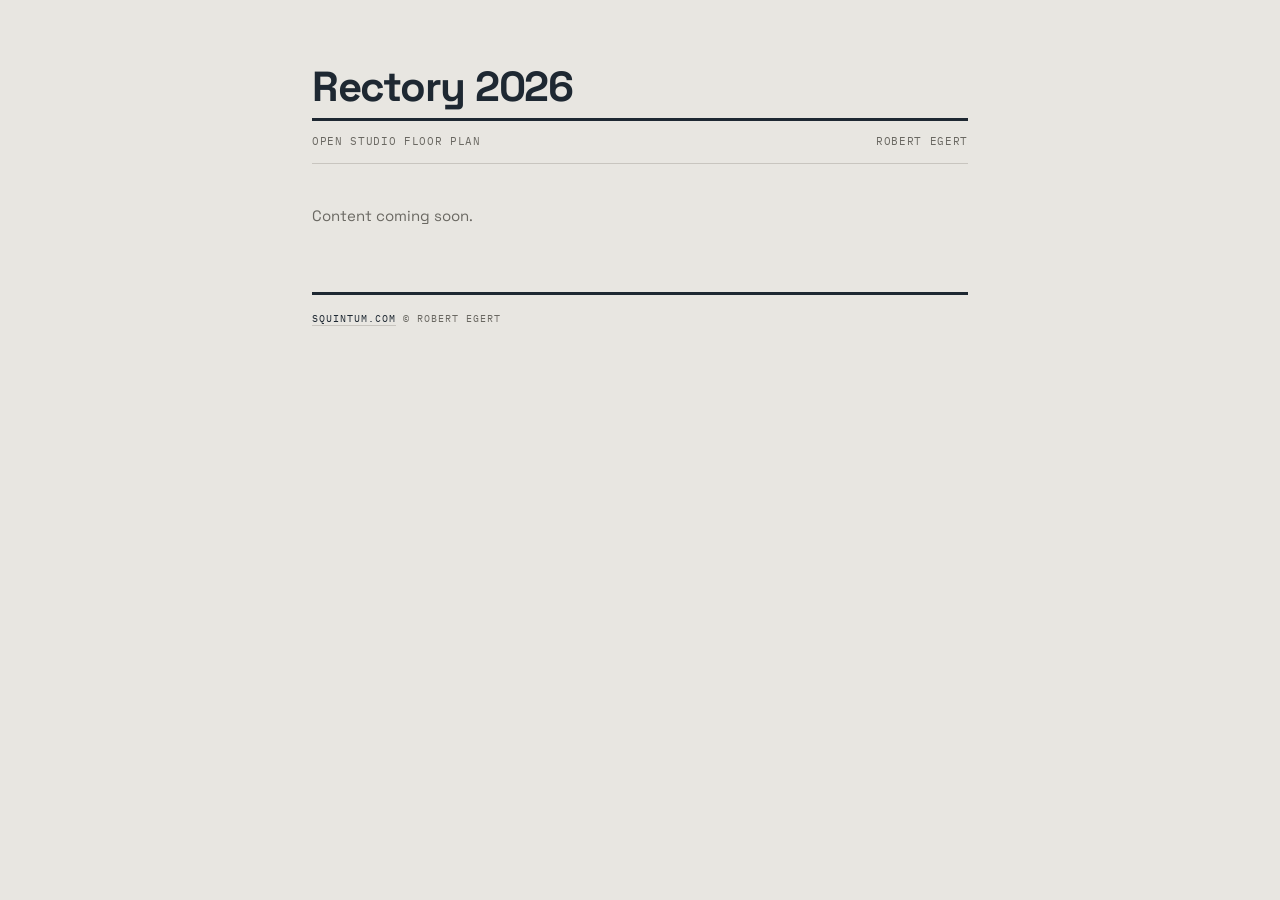
==== rectory-2026/index.html @ bef97733 "Add rectory-2026 orphan page for open studio floor plan Co-Authored-By: Claude Opus 4.6 <noreply@ant" ====
<!DOCTYPE html>
<html lang="en">
<head>
<meta charset="UTF-8">
<meta name="viewport" content="width=device-width, initial-scale=1.0">
<title>Rectory 2026 — Open Studio Floor Plan</title>
<meta name="robots" content="noindex, nofollow">

<link rel="preconnect" href="https://fonts.googleapis.com">
<link rel="preconnect" href="https://fonts.gstatic.com" crossorigin>
<link href="https://fonts.googleapis.com/css2?family=Space+Grotesk:wght@300;400;500;600;700&family=IBM+Plex+Mono:wght@300;400;500&display=swap" rel="stylesheet">
<style>
*, *::before, *::after { margin: 0; padding: 0; box-sizing: border-box; }

:root {
  --warm: #E8A832;
  --cool: #6B8FA3;
  --vibrant: #E85D30;
  --dark: #1E2832;
  --bg: #E8E6E1;
  --rule: #C8C5BF;
  --muted: #6A6862;
}

body {
  font-family: 'Space Grotesk', sans-serif;
  background: var(--bg);
  color: var(--dark);
  font-size: 16px;
  line-height: 1.6;
}

.page {
  max-width: 720px;
  margin: 0 auto;
  padding: 64px 32px 80px;
}

.masthead {
  margin-bottom: 8px;
}

.masthead h1 {
  font-family: 'Space Grotesk', sans-serif;
  font-size: 42px;
  font-weight: 700;
  line-height: 1.1;
  letter-spacing: -0.03em;
}

.masthead-meta {
  display: flex;
  justify-content: space-between;
  align-items: baseline;
  font-family: 'IBM Plex Mono', monospace;
  font-size: 11px;
  letter-spacing: 0.06em;
  text-transform: uppercase;
  color: var(--muted);
  padding: 12px 0;
  border-top: 3px solid var(--dark);
  border-bottom: 1px solid var(--rule);
}

.content {
  margin-top: 40px;
}

.content p {
  font-size: 15px;
  color: var(--muted);
  max-width: 560px;
}

footer {
  margin-top: 64px;
  padding-top: 16px;
  border-top: 3px solid var(--dark);
}

footer a {
  color: var(--dark);
  text-decoration: none;
  border-bottom: 1px solid var(--rule);
}

footer a:hover {
  border-color: var(--vibrant);
}

.copyright {
  font-family: 'IBM Plex Mono', monospace;
  font-size: 10px;
  text-transform: uppercase;
  letter-spacing: 0.1em;
  color: var(--muted);
}

@media (max-width: 560px) {
  .page { padding: 40px 20px 60px; }
  .masthead h1 { font-size: 32px; }
}
</style>
</head>
<body>
<div class="page">

  <header class="masthead">
    <h1>Rectory 2026</h1>
  </header>
  <div class="masthead-meta">
    <span>Open Studio Floor Plan</span>
    <span>Robert Egert</span>
  </div>

  <div class="content">
    <p>Content coming soon.</p>
  </div>

  <footer>
    <p class="copyright"><a href="https://squintum.com">squintum.com</a> &copy; Robert Egert</p>
  </footer>

</div>
</body>
</html>
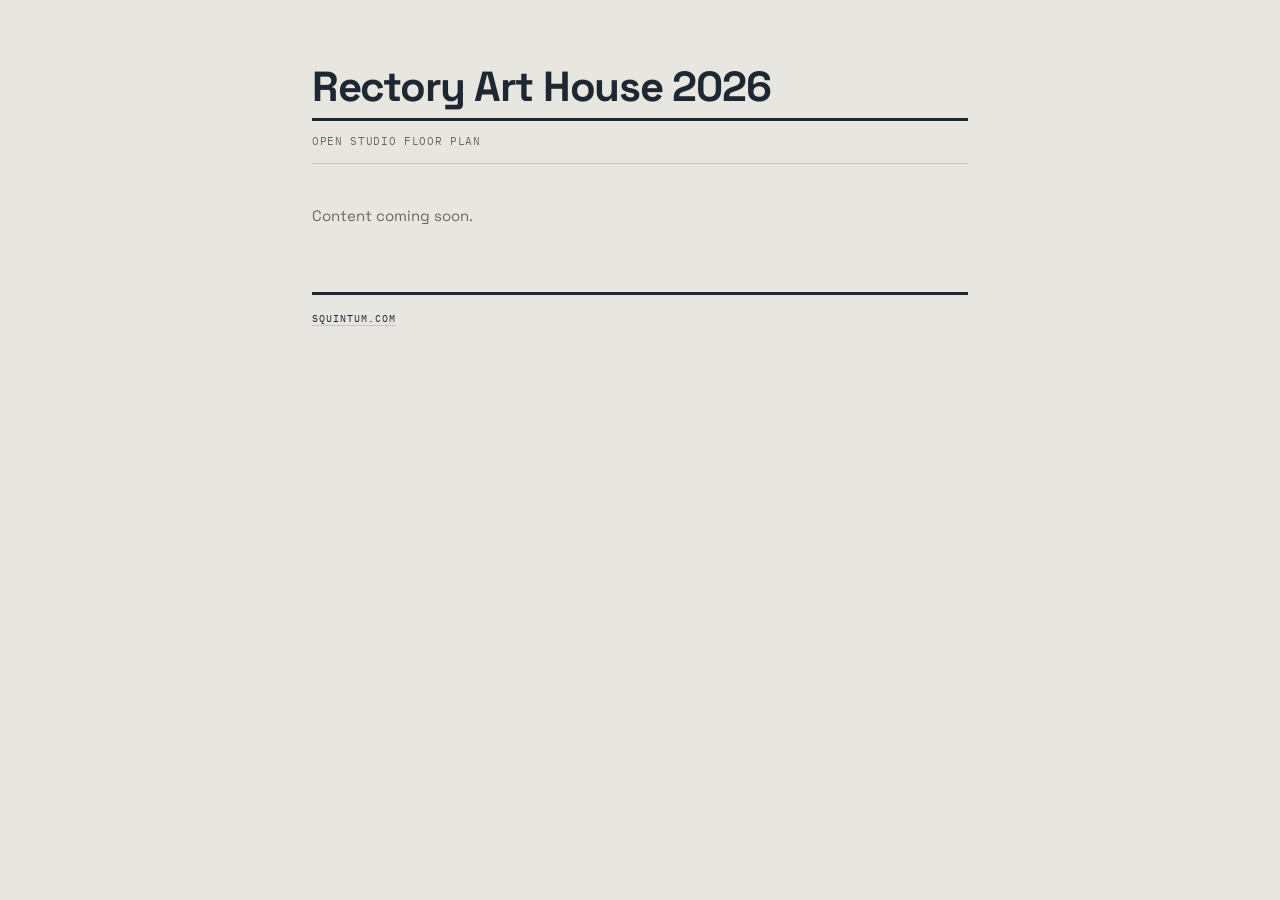
==== commit 5861f5e0: "Update rectory page: rename to Rectory Art House 2026, remove author name Co-Authored-By: Claude Opu" ====
--- a/rectory-2026/index.html
+++ b/rectory-2026/index.html
@@ -3,7 +3,7 @@
 <head>
 <meta charset="UTF-8">
 <meta name="viewport" content="width=device-width, initial-scale=1.0">
-<title>Rectory 2026 — Open Studio Floor Plan</title>
+<title>Rectory Art House 2026</title>
 <meta name="robots" content="noindex, nofollow">
 
 <link rel="preconnect" href="https://fonts.googleapis.com">
@@ -106,11 +106,11 @@
 <div class="page">
 
   <header class="masthead">
-    <h1>Rectory 2026</h1>
+    <h1>Rectory Art House 2026</h1>
   </header>
   <div class="masthead-meta">
     <span>Open Studio Floor Plan</span>
-    <span>Robert Egert</span>
+    <span></span>
   </div>
 
   <div class="content">
@@ -118,7 +118,7 @@
   </div>
 
   <footer>
-    <p class="copyright"><a href="https://squintum.com">squintum.com</a> &copy; Robert Egert</p>
+    <p class="copyright"><a href="https://squintum.com">squintum.com</a></p>
   </footer>
 
 </div>
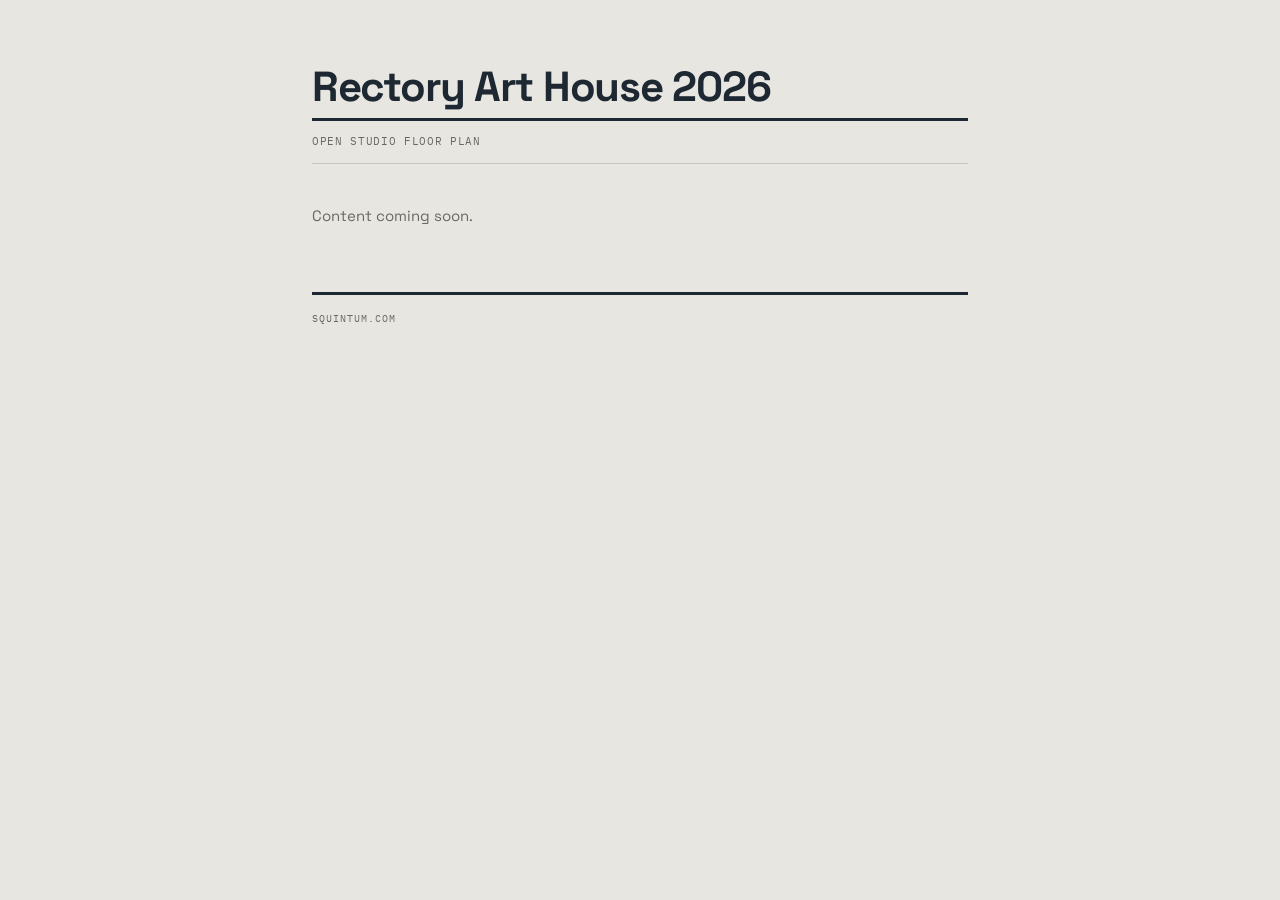
==== commit 3dcd1e49: "Remove squintum.com link from rectory footer Co-Authored-By: Claude Opus 4.6 <noreply@anthropic.com>" ====
--- a/rectory-2026/index.html
+++ b/rectory-2026/index.html
@@ -118,7 +118,7 @@
   </div>
 
   <footer>
-    <p class="copyright"><a href="https://squintum.com">squintum.com</a></p>
+    <p class="copyright">squintum.com</p>
   </footer>
 
 </div>
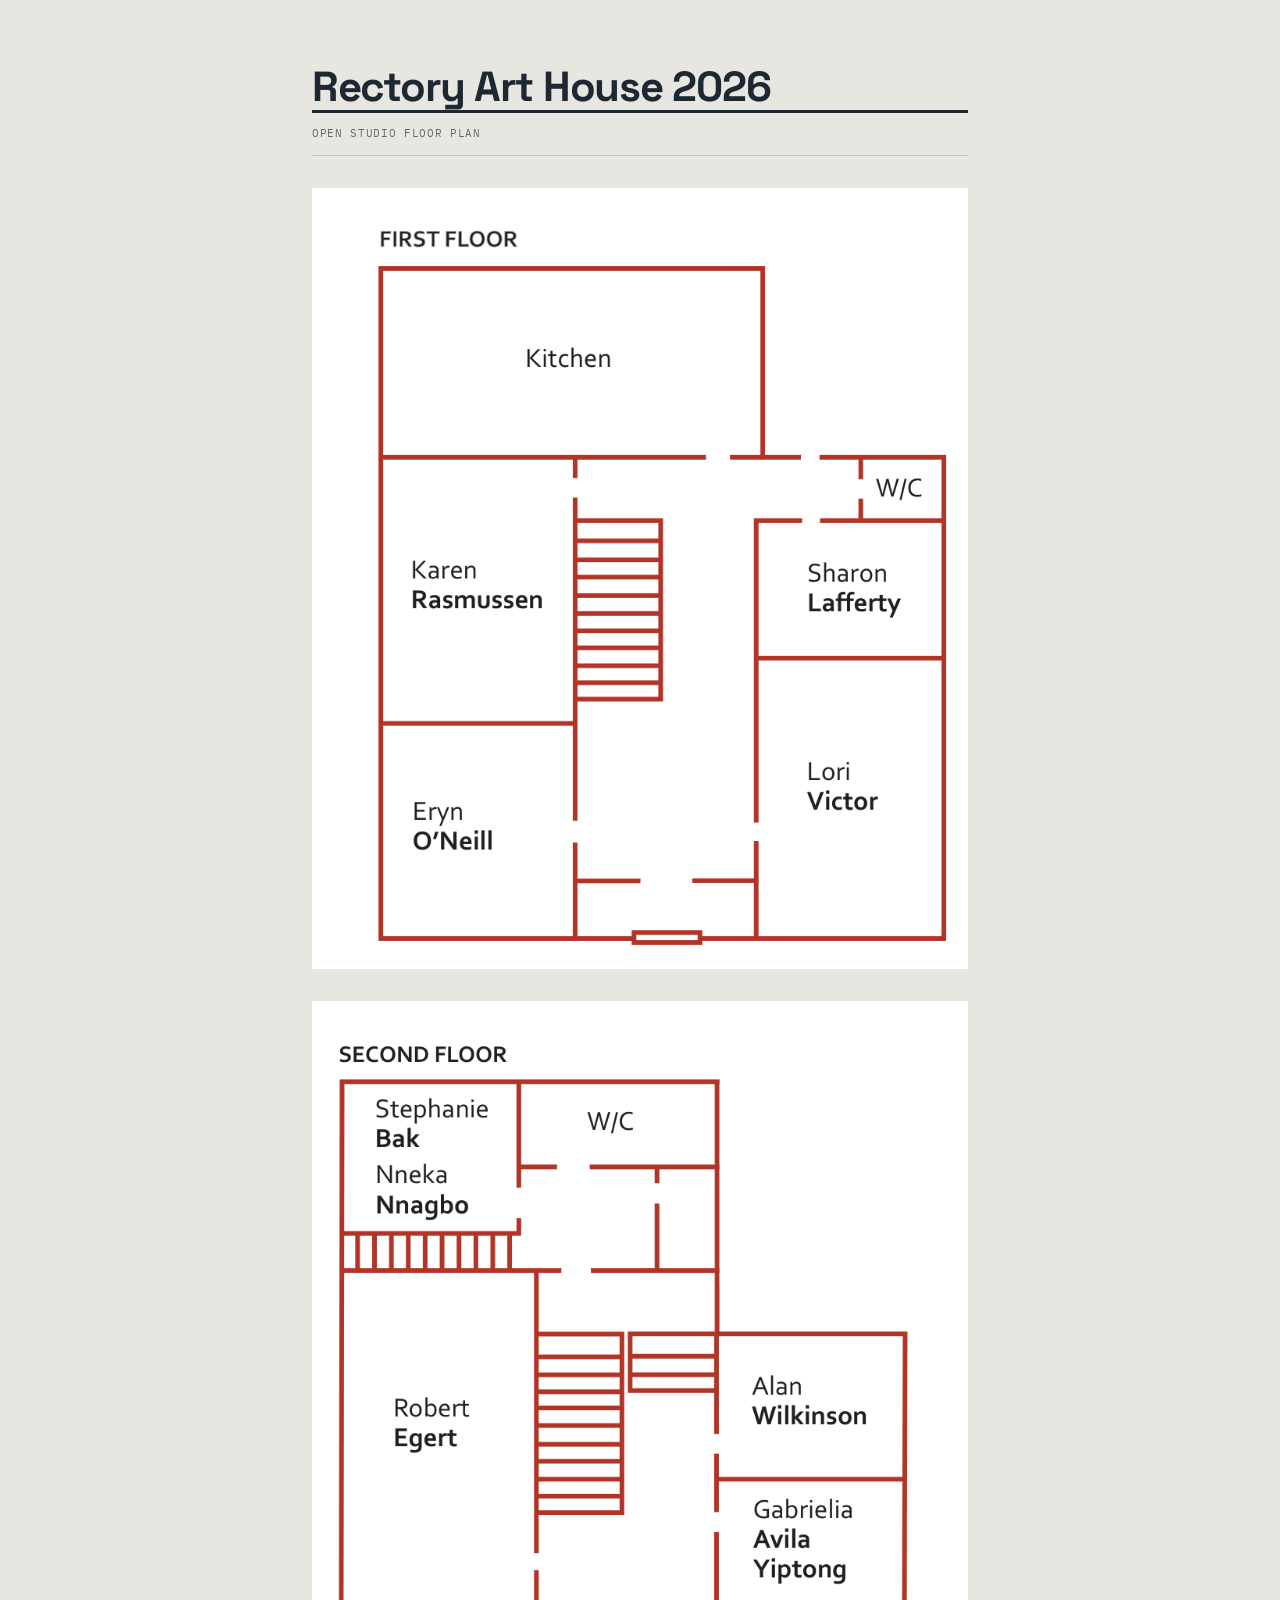
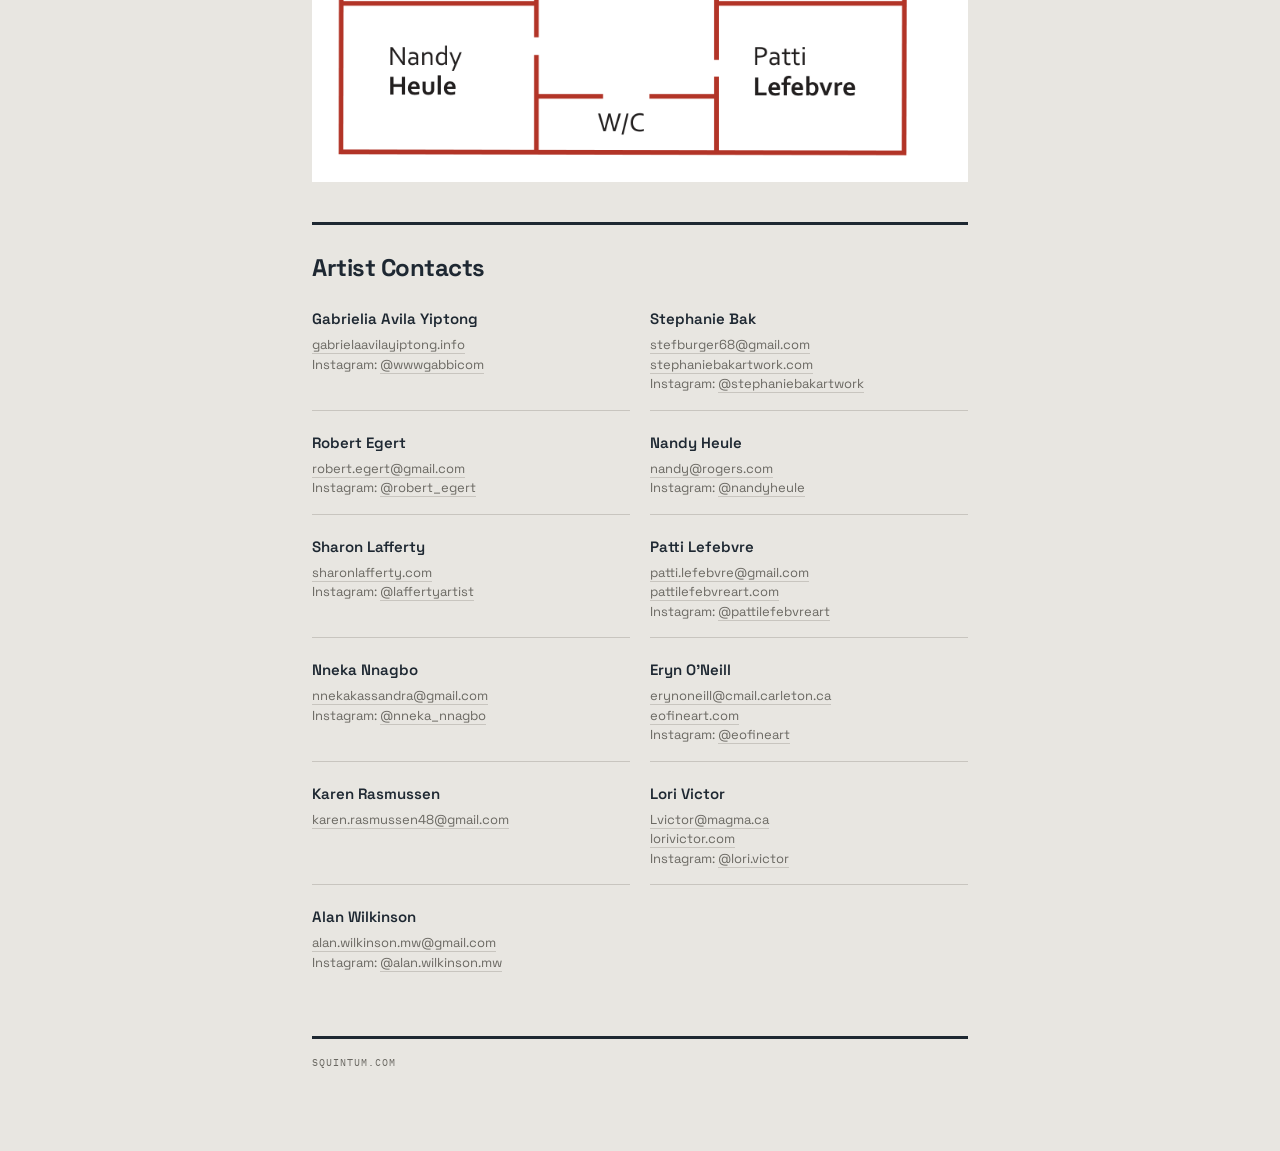
==== commit 5d6a97ac: "Add floor plan and artist contacts to Rectory Art House page Co-Authored-By: Claude Opus 4.6 <norepl" ====
--- a/rectory-2026/index.html
+++ b/rectory-2026/index.html
@@ -33,16 +33,11 @@
 .page {
   max-width: 720px;
   margin: 0 auto;
-  padding: 64px 32px 80px;
-}
-
-.masthead {
-  margin-bottom: 8px;
+  padding: 48px 20px 60px;
 }
 
 .masthead h1 {
-  font-family: 'Space Grotesk', sans-serif;
-  font-size: 42px;
+  font-size: 32px;
   font-weight: 700;
   line-height: 1.1;
   letter-spacing: -0.03em;
@@ -60,32 +55,67 @@
   padding: 12px 0;
   border-top: 3px solid var(--dark);
   border-bottom: 1px solid var(--rule);
-}
-
-.content {
+  margin-bottom: 32px;
+}
+
+.floor-section { margin-bottom: 32px; }
+.floor-section img {
+  width: 100%;
+  height: auto;
+  display: block;
+  background: #fff;
+}
+
+.contacts {
   margin-top: 40px;
-}
-
-.content p {
+  padding-top: 24px;
+  border-top: 3px solid var(--dark);
+}
+
+.contacts h2 {
+  font-size: 24px;
+  font-weight: 700;
+  letter-spacing: -0.02em;
+  margin-bottom: 20px;
+}
+
+.contacts-grid {
+  display: grid;
+  grid-template-columns: 1fr;
+  gap: 20px;
+}
+
+.contact-card {
+  padding-bottom: 16px;
+  border-bottom: 1px solid var(--rule);
+}
+
+.contact-card:last-child { border-bottom: none; }
+
+.contact-name {
   font-size: 15px;
-  color: var(--muted);
-  max-width: 560px;
-}
+  font-weight: 600;
+  margin-bottom: 4px;
+}
+
+.contact-detail {
+  font-size: 13px;
+  color: var(--muted);
+  line-height: 1.5;
+}
+
+.contact-detail a {
+  color: var(--muted);
+  text-decoration: none;
+  border-bottom: 1px solid var(--rule);
+}
+
+.contact-detail a:hover { border-color: var(--vibrant); }
 
 footer {
-  margin-top: 64px;
+  margin-top: 48px;
   padding-top: 16px;
   border-top: 3px solid var(--dark);
-}
-
-footer a {
-  color: var(--dark);
-  text-decoration: none;
-  border-bottom: 1px solid var(--rule);
-}
-
-footer a:hover {
-  border-color: var(--vibrant);
 }
 
 .copyright {
@@ -96,9 +126,10 @@
   color: var(--muted);
 }
 
-@media (max-width: 560px) {
-  .page { padding: 40px 20px 60px; }
-  .masthead h1 { font-size: 32px; }
+@media (min-width: 480px) {
+  .page { padding: 64px 32px 80px; }
+  .masthead h1 { font-size: 42px; }
+  .contacts-grid { grid-template-columns: 1fr 1fr; }
 }
 </style>
 </head>
@@ -110,12 +141,101 @@
   </header>
   <div class="masthead-meta">
     <span>Open Studio Floor Plan</span>
-    <span></span>
   </div>
 
-  <div class="content">
-    <p>Content coming soon.</p>
+  <div class="floor-section">
+    <img src="floor1.png" alt="First floor plan showing studios for Karen Rasmussen, Sharon Lafferty, Eryn O'Neill, and Lori Victor" width="840" height="1000">
   </div>
+
+  <div class="floor-section">
+    <img src="floor2.png" alt="Second floor plan showing studios for Stephanie Bak, Nneka Nnagbo, Robert Egert, Alan Wilkinson, Gabrielia Avila Yiptong, Nandy Heule, and Patti Lefebvre" width="840" height="1000">
+  </div>
+
+  <section class="contacts">
+    <h2>Artist Contacts</h2>
+    <div class="contacts-grid">
+      <div class="contact-card">
+        <div class="contact-name">Gabrielia Avila Yiptong</div>
+        <div class="contact-detail">
+          <a href="https://gabrielaavilayiptong.info">gabrielaavilayiptong.info</a><br>
+          Instagram: <a href="https://instagram.com/wwwgabbicom">@wwwgabbicom</a>
+        </div>
+      </div>
+      <div class="contact-card">
+        <div class="contact-name">Stephanie Bak</div>
+        <div class="contact-detail">
+          <a href="mailto:stefburger68@gmail.com">stefburger68@gmail.com</a><br>
+          <a href="https://www.stephaniebakartwork.com">stephaniebakartwork.com</a><br>
+          Instagram: <a href="https://instagram.com/stephaniebakartwork">@stephaniebakartwork</a>
+        </div>
+      </div>
+      <div class="contact-card">
+        <div class="contact-name">Robert Egert</div>
+        <div class="contact-detail">
+          <a href="mailto:robert.egert@gmail.com">robert.egert@gmail.com</a><br>
+          Instagram: <a href="https://instagram.com/robert_egert">@robert_egert</a>
+        </div>
+      </div>
+      <div class="contact-card">
+        <div class="contact-name">Nandy Heule</div>
+        <div class="contact-detail">
+          <a href="mailto:nandy@rogers.com">nandy@rogers.com</a><br>
+          Instagram: <a href="https://instagram.com/nandyheule">@nandyheule</a>
+        </div>
+      </div>
+      <div class="contact-card">
+        <div class="contact-name">Sharon Lafferty</div>
+        <div class="contact-detail">
+          <a href="https://www.sharonlafferty.com">sharonlafferty.com</a><br>
+          Instagram: <a href="https://instagram.com/laffertyartist">@laffertyartist</a>
+        </div>
+      </div>
+      <div class="contact-card">
+        <div class="contact-name">Patti Lefebvre</div>
+        <div class="contact-detail">
+          <a href="mailto:patti.lefebvre@gmail.com">patti.lefebvre@gmail.com</a><br>
+          <a href="https://www.pattilefebvreart.com">pattilefebvreart.com</a><br>
+          Instagram: <a href="https://instagram.com/pattilefebvreart">@pattilefebvreart</a>
+        </div>
+      </div>
+      <div class="contact-card">
+        <div class="contact-name">Nneka Nnagbo</div>
+        <div class="contact-detail">
+          <a href="mailto:nnekakassandra@gmail.com">nnekakassandra@gmail.com</a><br>
+          Instagram: <a href="https://instagram.com/nneka_nnagbo">@nneka_nnagbo</a>
+        </div>
+      </div>
+      <div class="contact-card">
+        <div class="contact-name">Eryn O'Neill</div>
+        <div class="contact-detail">
+          <a href="mailto:erynoneill@cmail.carleton.ca">erynoneill@cmail.carleton.ca</a><br>
+          <a href="https://www.eofineart.com">eofineart.com</a><br>
+          Instagram: <a href="https://instagram.com/eofineart">@eofineart</a>
+        </div>
+      </div>
+      <div class="contact-card">
+        <div class="contact-name">Karen Rasmussen</div>
+        <div class="contact-detail">
+          <a href="mailto:karen.rasmussen48@gmail.com">karen.rasmussen48@gmail.com</a>
+        </div>
+      </div>
+      <div class="contact-card">
+        <div class="contact-name">Lori Victor</div>
+        <div class="contact-detail">
+          <a href="mailto:Lvictor@magma.ca">Lvictor@magma.ca</a><br>
+          <a href="https://www.lorivictor.com">lorivictor.com</a><br>
+          Instagram: <a href="https://instagram.com/lori.victor">@lori.victor</a>
+        </div>
+      </div>
+      <div class="contact-card">
+        <div class="contact-name">Alan Wilkinson</div>
+        <div class="contact-detail">
+          <a href="mailto:alan.wilkinson.mw@gmail.com">alan.wilkinson.mw@gmail.com</a><br>
+          Instagram: <a href="https://instagram.com/alan.wilkinson.mw">@alan.wilkinson.mw</a>
+        </div>
+      </div>
+    </div>
+  </section>
 
   <footer>
     <p class="copyright">squintum.com</p>
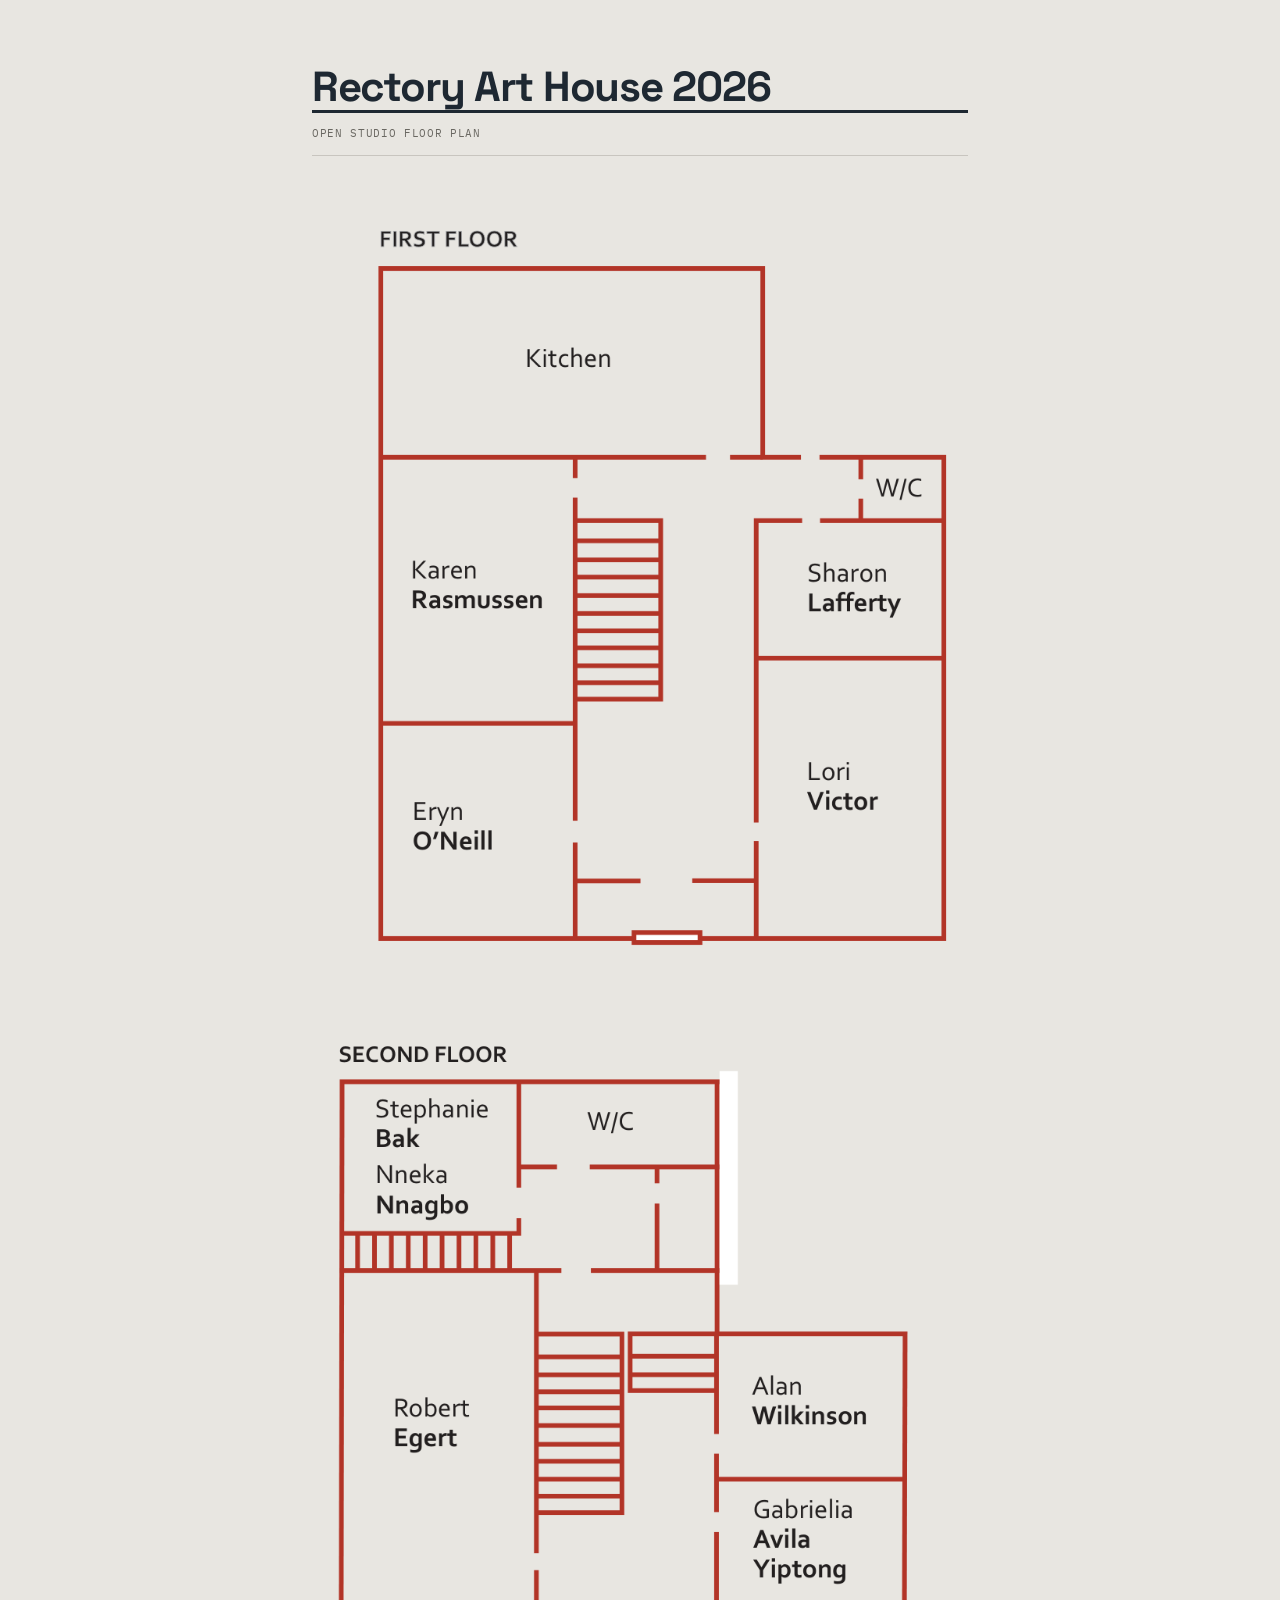
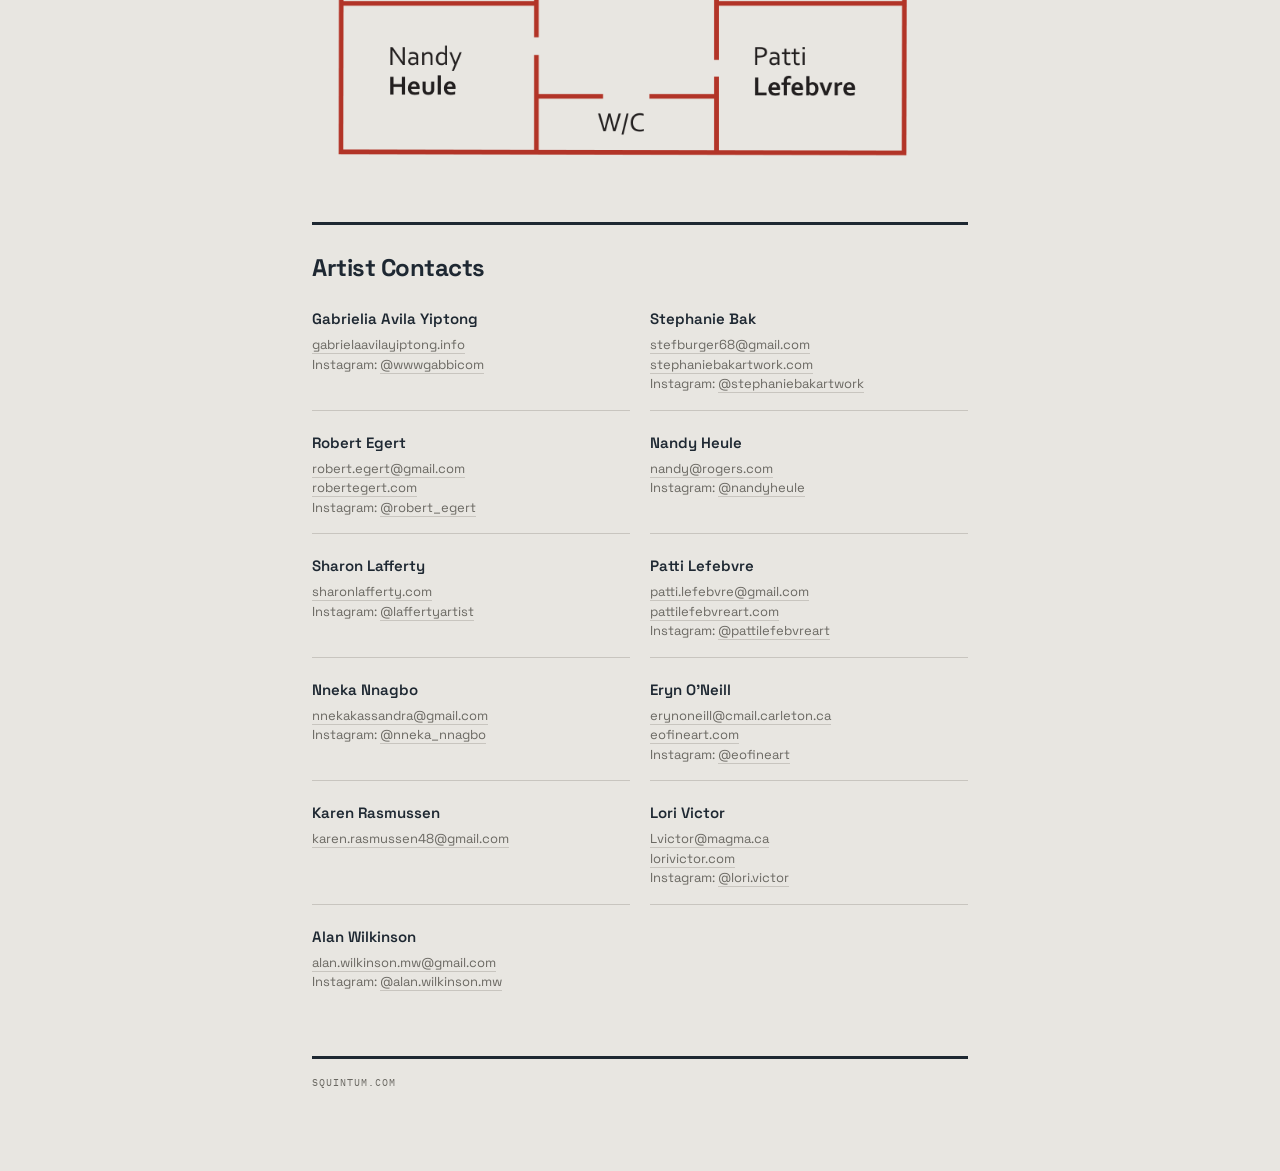
==== commit 862b63ed: "Add robertegert.com to contact info, transparent floor plan backgrounds Co-Authored-By: Claude Opus " ====
--- a/rectory-2026/index.html
+++ b/rectory-2026/index.html
@@ -63,7 +63,6 @@
   width: 100%;
   height: auto;
   display: block;
-  background: #fff;
 }
 
 .contacts {
@@ -173,6 +172,7 @@
         <div class="contact-name">Robert Egert</div>
         <div class="contact-detail">
           <a href="mailto:robert.egert@gmail.com">robert.egert@gmail.com</a><br>
+          <a href="https://www.robertegert.com">robertegert.com</a><br>
           Instagram: <a href="https://instagram.com/robert_egert">@robert_egert</a>
         </div>
       </div>
